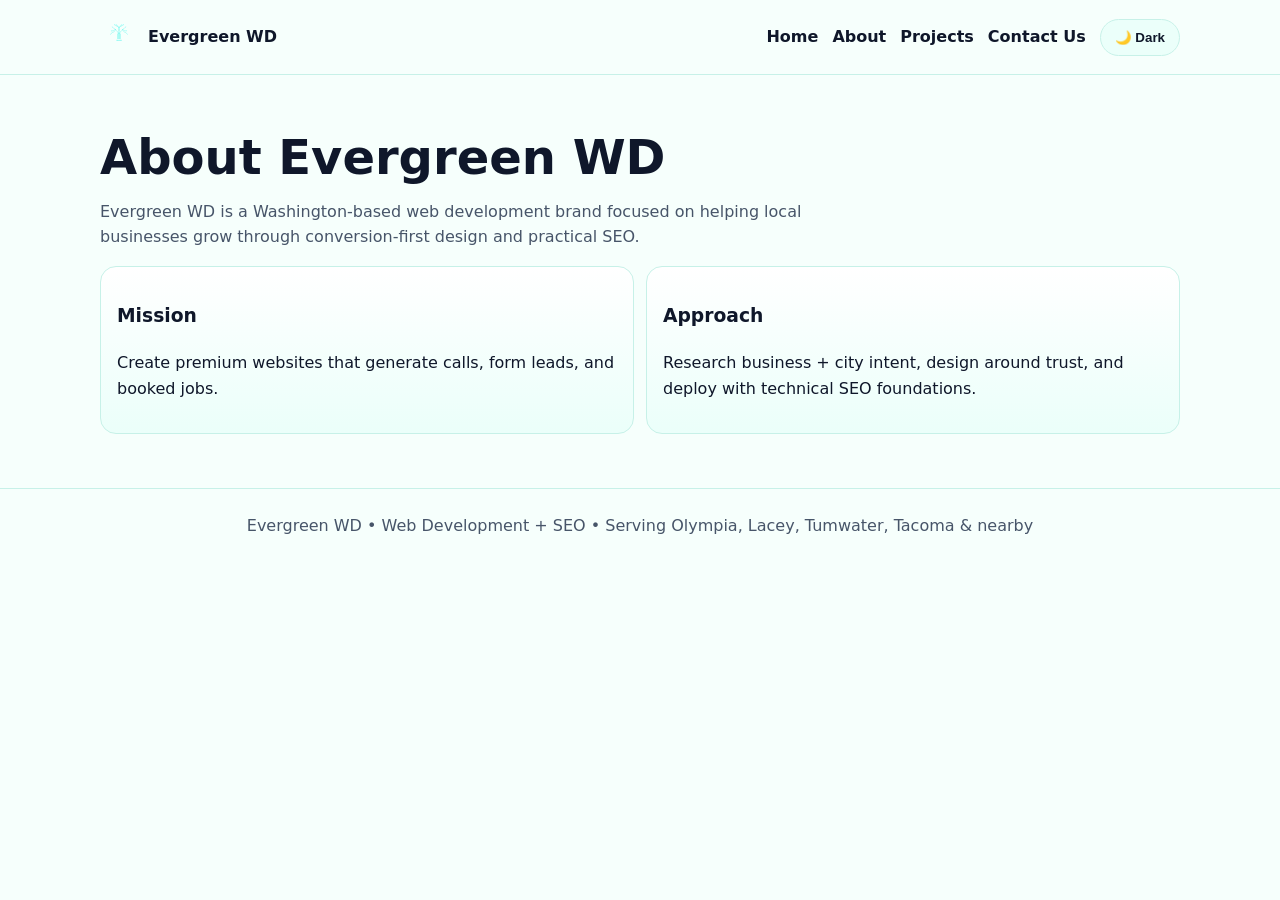
==== about.html @ 47bf7a11 "Initial Evergreen WD website publish" ====
<!doctype html><html lang="en"><head><meta charset="utf-8"/><meta name="viewport" content="width=device-width,initial-scale=1"/><title>About Evergreen WD</title><meta name="description" content="Learn about Evergreen WD and our approach to SEO-focused website development for small businesses."/><link rel="stylesheet" href="styles.css"/></head><body><header class="header"><div class="container nav"><a class="brand" href="index.html"><img src="logo-pack/evergreen-wd-icon-transparent.svg" alt="Evergreen WD logo"/>Evergreen WD</a><button id="menuBtn" class="menu-btn" aria-label="Open menu" type="button">☰</button><nav id="navLinks" class="links"><a href="index.html">Home</a><a href="about.html">About</a><a href="projects.html">Projects</a><a href="contact.html">Contact Us</a><button id="themeToggle" class="theme-btn" type="button">🌙 Dark</button></nav></div></header><section class="section"><div class="container"><h1>About Evergreen WD</h1><p class="sub">Evergreen WD is a Washington-based web development brand focused on helping local businesses grow through conversion-first design and practical SEO.</p><div class="grid"><div class="card"><h3>Mission</h3><p>Create premium websites that generate calls, form leads, and booked jobs.</p></div><div class="card"><h3>Approach</h3><p>Research business + city intent, design around trust, and deploy with technical SEO foundations.</p></div></div></div></section><footer class="footer">Evergreen WD • Web Development + SEO • Serving Olympia, Lacey, Tumwater, Tacoma & nearby</footer><script src="script.js"></script></body></html>
---- styles.css ----
:root{
  --bg:#f6fffc;
  --surface:#ffffff;
  --surface2:#ebfffa;
  --text:#0f172a;
  --muted:#475569;
  --line:#c7f1e8;
  --brand:#2dd4bf;
  --brand-2:#22c55e;
  --accent:#f97316;
}
[data-theme="dark"]{
  --bg:#04181b;
  --surface:#062227;
  --surface2:#0a2c33;
  --text:#e6fffa;
  --muted:#9ed7cd;
  --line:#0f3a43;
  --brand:#41f3e8;
  --brand-2:#34d399;
  --accent:#fb923c;
}
*{box-sizing:border-box} html,body{margin:0;padding:0}
body{font-family:Inter,system-ui,-apple-system,Segoe UI,Roboto,sans-serif;background:var(--bg);color:var(--text);line-height:1.6;transition:.2s ease}
.container{max-width:1120px;margin:0 auto;padding:0 20px}
.header{position:sticky;top:0;background:color-mix(in srgb, var(--bg) 88%, transparent);backdrop-filter:blur(8px);border-bottom:1px solid var(--line);z-index:50}
.nav{height:74px;display:flex;align-items:center;justify-content:space-between;gap:10px}
.brand{display:flex;align-items:center;gap:10px;text-decoration:none;color:var(--text);font-weight:900}
.brand img{width:38px;height:38px}
.links{display:flex;gap:14px;align-items:center}
.links a{text-decoration:none;color:var(--text);font-weight:650}
.btn,.theme-btn{border:0;border-radius:999px;padding:10px 14px;font-weight:800;cursor:pointer;text-decoration:none;display:inline-block}
.btn{background:linear-gradient(135deg,var(--brand),var(--brand-2));color:#03211f}
.btn.alt{background:linear-gradient(135deg,var(--accent),#fb7185);color:#fff}
.theme-btn{background:var(--surface2);color:var(--text);border:1px solid var(--line)}
.hero{padding:74px 0;border-bottom:1px solid var(--line)}
.hero-grid{display:grid;grid-template-columns:1.2fr .8fr;gap:18px;align-items:center}
h1{font-size:3rem;line-height:1.05;margin:.2rem 0 1rem}
.sub{color:var(--muted);max-width:720px}
.card{background:linear-gradient(180deg,var(--surface),var(--surface2));border:1px solid var(--line);border-radius:16px;padding:16px}
.section{padding:54px 0}
.grid{display:grid;grid-template-columns:repeat(2,1fr);gap:12px}
.grid4{display:grid;grid-template-columns:repeat(4,1fr);gap:12px}
.footer{padding:24px;border-top:1px solid var(--line);text-align:center;color:var(--muted)}
input,textarea{width:100%;padding:12px;border-radius:10px;border:1px solid var(--line);background:var(--surface);color:var(--text)}
.form{display:grid;gap:10px;max-width:760px}
@media(max-width:980px){.hero-grid,.grid,.grid4{grid-template-columns:1fr}.menu-btn{display:inline-grid;place-items:center}.links{display:none;position:absolute;left:0;right:0;top:74px;background:var(--bg);border-bottom:1px solid var(--line);padding:12px 20px;flex-direction:column;align-items:flex-start}.links.open{display:flex}}

.menu-btn{display:none;border:1px solid var(--line);background:var(--surface2);color:var(--text);border-radius:10px;width:46px;height:46px;font-size:1.25rem;font-weight:800}
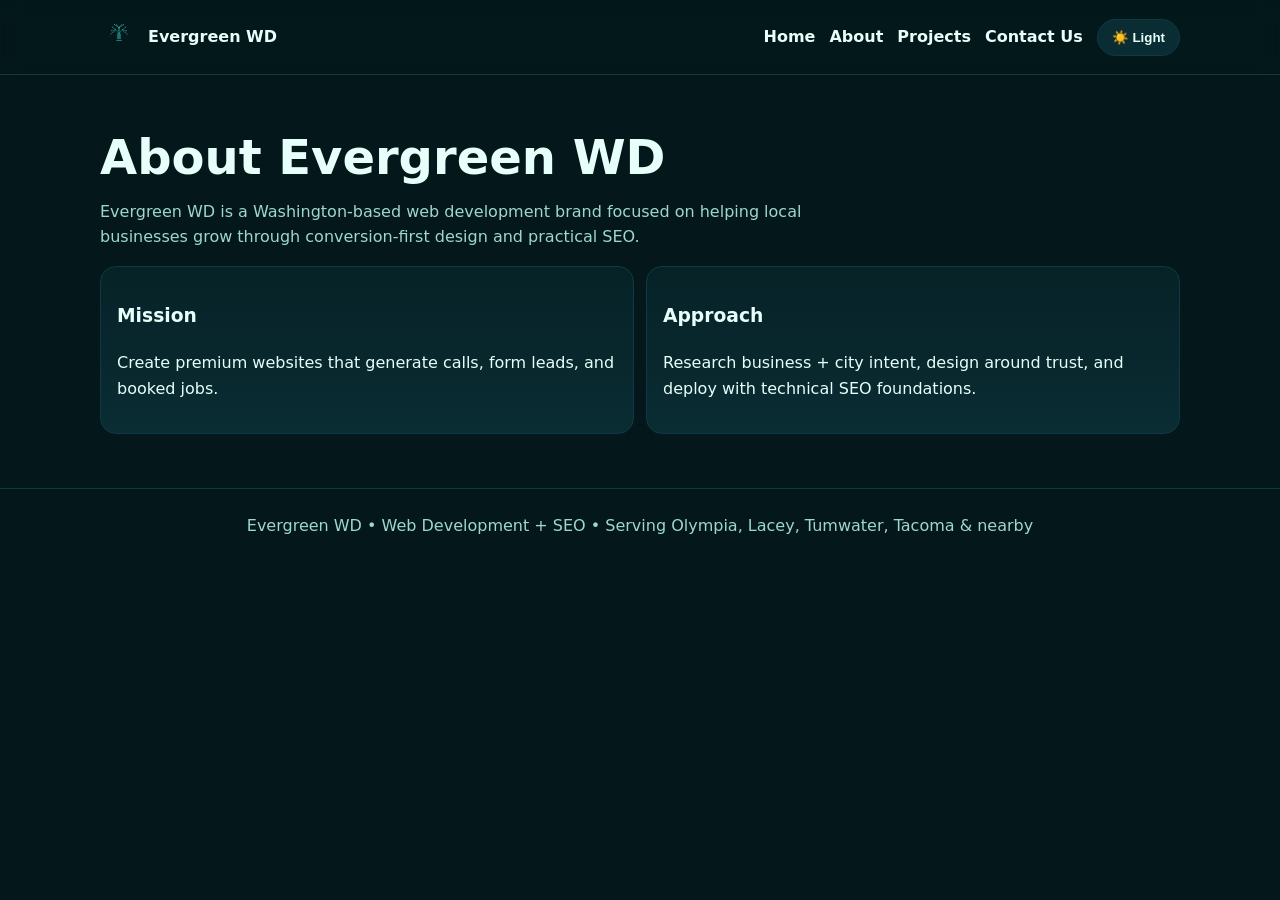
==== commit 5c41c040: "Set dark mode as default with light-mode toggle" ====
--- a/about.html
+++ b/about.html
@@ -1 +1 @@
-<!doctype html><html lang="en"><head><meta charset="utf-8"/><meta name="viewport" content="width=device-width,initial-scale=1"/><title>About Evergreen WD</title><meta name="description" content="Learn about Evergreen WD and our approach to SEO-focused website development for small businesses."/><link rel="stylesheet" href="styles.css"/></head><body><header class="header"><div class="container nav"><a class="brand" href="index.html"><img src="logo-pack/evergreen-wd-icon-transparent.svg" alt="Evergreen WD logo"/>Evergreen WD</a><button id="menuBtn" class="menu-btn" aria-label="Open menu" type="button">☰</button><nav id="navLinks" class="links"><a href="index.html">Home</a><a href="about.html">About</a><a href="projects.html">Projects</a><a href="contact.html">Contact Us</a><button id="themeToggle" class="theme-btn" type="button">🌙 Dark</button></nav></div></header><section class="section"><div class="container"><h1>About Evergreen WD</h1><p class="sub">Evergreen WD is a Washington-based web development brand focused on helping local businesses grow through conversion-first design and practical SEO.</p><div class="grid"><div class="card"><h3>Mission</h3><p>Create premium websites that generate calls, form leads, and booked jobs.</p></div><div class="card"><h3>Approach</h3><p>Research business + city intent, design around trust, and deploy with technical SEO foundations.</p></div></div></div></section><footer class="footer">Evergreen WD • Web Development + SEO • Serving Olympia, Lacey, Tumwater, Tacoma & nearby</footer><script src="script.js"></script></body></html>+<!doctype html><html lang="en" data-theme="dark"><head><meta charset="utf-8"/><meta name="viewport" content="width=device-width,initial-scale=1"/><title>About Evergreen WD</title><meta name="description" content="Learn about Evergreen WD and our approach to SEO-focused website development for small businesses."/><link rel="stylesheet" href="styles.css"/></head><body><header class="header"><div class="container nav"><a class="brand" href="index.html"><img src="logo-pack/evergreen-wd-icon-transparent.svg" alt="Evergreen WD logo"/>Evergreen WD</a><button id="menuBtn" class="menu-btn" aria-label="Open menu" type="button">☰</button><nav id="navLinks" class="links"><a href="index.html">Home</a><a href="about.html">About</a><a href="projects.html">Projects</a><a href="contact.html">Contact Us</a><button id="themeToggle" class="theme-btn" type="button">🌙 Dark</button></nav></div></header><section class="section"><div class="container"><h1>About Evergreen WD</h1><p class="sub">Evergreen WD is a Washington-based web development brand focused on helping local businesses grow through conversion-first design and practical SEO.</p><div class="grid"><div class="card"><h3>Mission</h3><p>Create premium websites that generate calls, form leads, and booked jobs.</p></div><div class="card"><h3>Approach</h3><p>Research business + city intent, design around trust, and deploy with technical SEO foundations.</p></div></div></div></section><footer class="footer">Evergreen WD • Web Development + SEO • Serving Olympia, Lacey, Tumwater, Tacoma & nearby</footer><script src="script.js"></script></body></html>
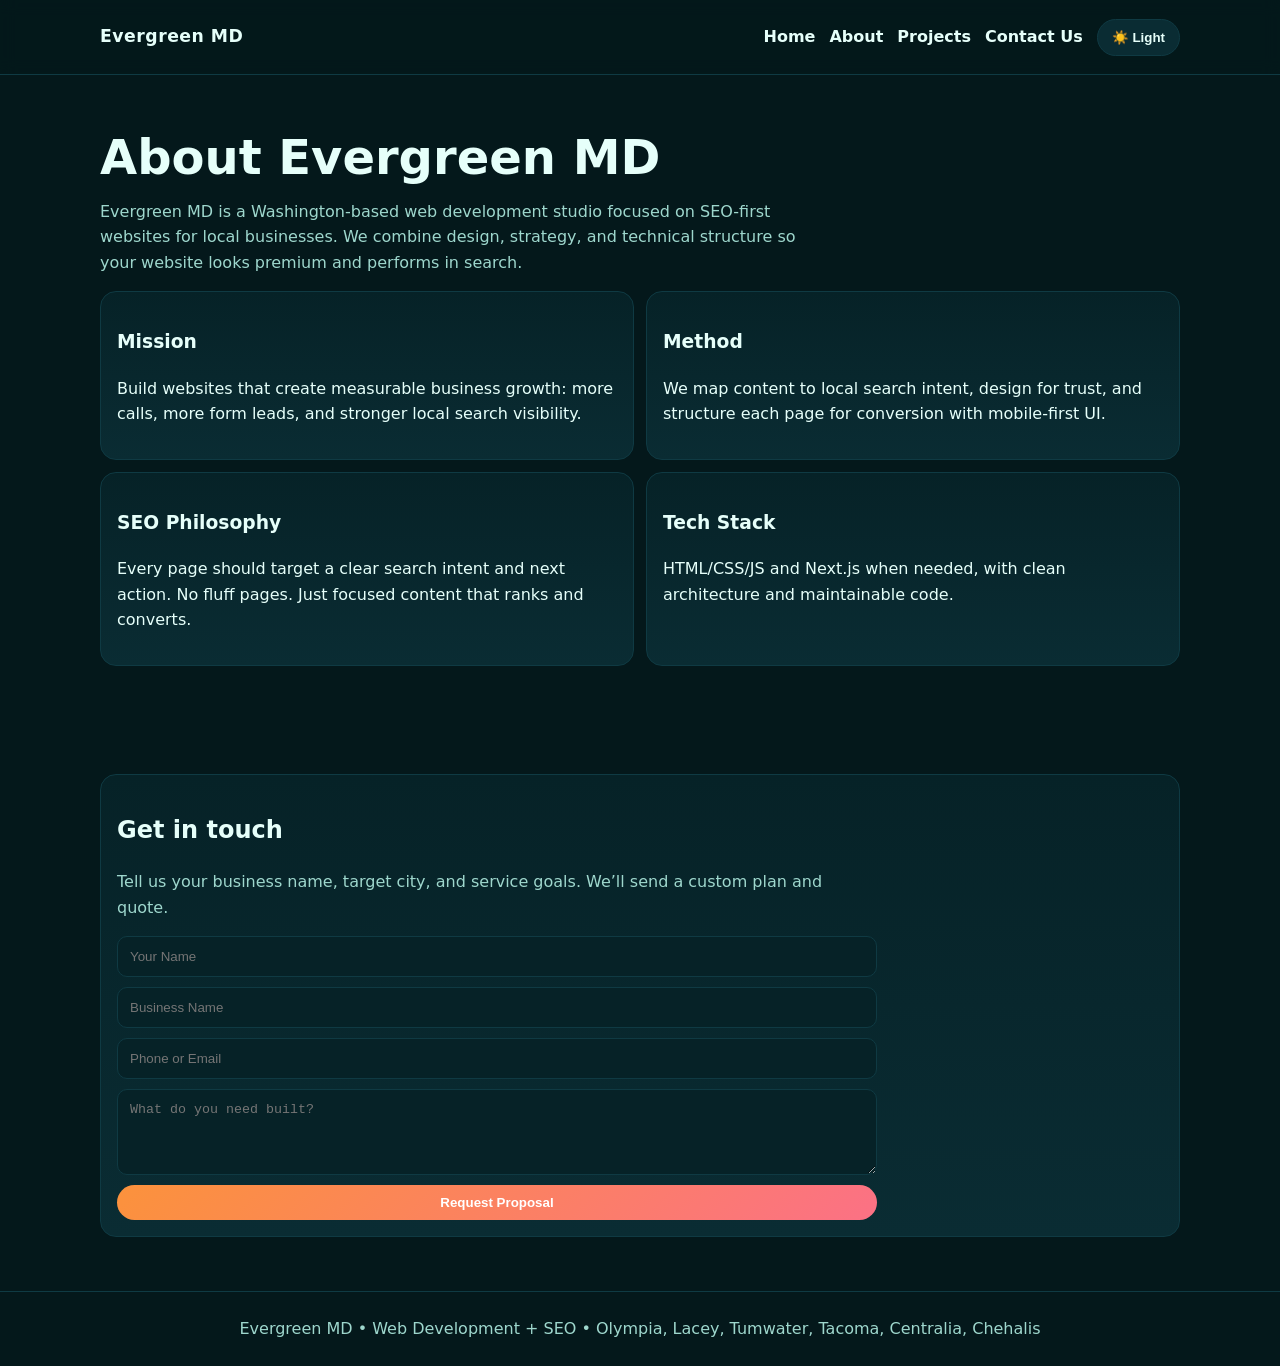
==== commit c9d5c204: "Update branding to Evergreen MD, add contact form each page, expand SEO content" ====
--- a/about.html
+++ b/about.html
@@ -1 +1 @@
-<!doctype html><html lang="en" data-theme="dark"><head><meta charset="utf-8"/><meta name="viewport" content="width=device-width,initial-scale=1"/><title>About Evergreen WD</title><meta name="description" content="Learn about Evergreen WD and our approach to SEO-focused website development for small businesses."/><link rel="stylesheet" href="styles.css"/></head><body><header class="header"><div class="container nav"><a class="brand" href="index.html"><img src="logo-pack/evergreen-wd-icon-transparent.svg" alt="Evergreen WD logo"/>Evergreen WD</a><button id="menuBtn" class="menu-btn" aria-label="Open menu" type="button">☰</button><nav id="navLinks" class="links"><a href="index.html">Home</a><a href="about.html">About</a><a href="projects.html">Projects</a><a href="contact.html">Contact Us</a><button id="themeToggle" class="theme-btn" type="button">🌙 Dark</button></nav></div></header><section class="section"><div class="container"><h1>About Evergreen WD</h1><p class="sub">Evergreen WD is a Washington-based web development brand focused on helping local businesses grow through conversion-first design and practical SEO.</p><div class="grid"><div class="card"><h3>Mission</h3><p>Create premium websites that generate calls, form leads, and booked jobs.</p></div><div class="card"><h3>Approach</h3><p>Research business + city intent, design around trust, and deploy with technical SEO foundations.</p></div></div></div></section><footer class="footer">Evergreen WD • Web Development + SEO • Serving Olympia, Lacey, Tumwater, Tacoma & nearby</footer><script src="script.js"></script></body></html>+<!doctype html><html lang="en" data-theme="dark"><head><meta charset="utf-8"/><meta name="viewport" content="width=device-width,initial-scale=1"/><title>About Evergreen MD | Web Development Studio</title><meta name="description" content="Learn about Evergreen MD, a Washington web development and SEO-focused studio for small businesses."/><link rel="stylesheet" href="styles.css"/></head><body><header class="header"><div class="container nav"><a class="brand" href="index.html">Evergreen MD</a><button id="menuBtn" class="menu-btn" aria-label="Open menu" type="button">☰</button><nav id="navLinks" class="links"><a href="index.html">Home</a><a href="about.html">About</a><a href="projects.html">Projects</a><a href="contact.html">Contact Us</a><button id="themeToggle" class="theme-btn" type="button">🌙 Dark</button></nav></div></header><section class="section"><div class="container"><h1>About Evergreen MD</h1><p class="sub">Evergreen MD is a Washington-based web development studio focused on SEO-first websites for local businesses. We combine design, strategy, and technical structure so your website looks premium and performs in search.</p><div class="grid"><div class="card"><h3>Mission</h3><p>Build websites that create measurable business growth: more calls, more form leads, and stronger local search visibility.</p></div><div class="card"><h3>Method</h3><p>We map content to local search intent, design for trust, and structure each page for conversion with mobile-first UI.</p></div><div class="card"><h3>SEO Philosophy</h3><p>Every page should target a clear search intent and next action. No fluff pages. Just focused content that ranks and converts.</p></div><div class="card"><h3>Tech Stack</h3><p>HTML/CSS/JS and Next.js when needed, with clean architecture and maintainable code.</p></div></div></div></section><section class="section"><div class="container"><div class="card"><h2>Get in touch</h2><p class="sub">Tell us your business name, target city, and service goals. We’ll send a custom plan and quote.</p><form class="form"><input placeholder="Your Name"/><input placeholder="Business Name"/><input placeholder="Phone or Email"/><textarea rows="4" placeholder="What do you need built?"></textarea><button class="btn alt" type="button">Request Proposal</button></form></div></div></section><footer class="footer">Evergreen MD • Web Development + SEO • Olympia, Lacey, Tumwater, Tacoma, Centralia, Chehalis</footer><script src="script.js"></script></body></html>
--- a/styles.css
+++ b/styles.css
@@ -26,8 +26,7 @@
 .container{max-width:1120px;margin:0 auto;padding:0 20px}
 .header{position:sticky;top:0;background:color-mix(in srgb, var(--bg) 88%, transparent);backdrop-filter:blur(8px);border-bottom:1px solid var(--line);z-index:50}
 .nav{height:74px;display:flex;align-items:center;justify-content:space-between;gap:10px}
-.brand{display:flex;align-items:center;gap:10px;text-decoration:none;color:var(--text);font-weight:900}
-.brand img{width:38px;height:38px}
+.brand{display:flex;align-items:center;gap:10px;text-decoration:none;color:var(--text);font-weight:900;letter-spacing:.5px;font-size:1.08rem}
 .links{display:flex;gap:14px;align-items:center}
 .links a{text-decoration:none;color:var(--text);font-weight:650}
 .btn,.theme-btn{border:0;border-radius:999px;padding:10px 14px;font-weight:800;cursor:pointer;text-decoration:none;display:inline-block}
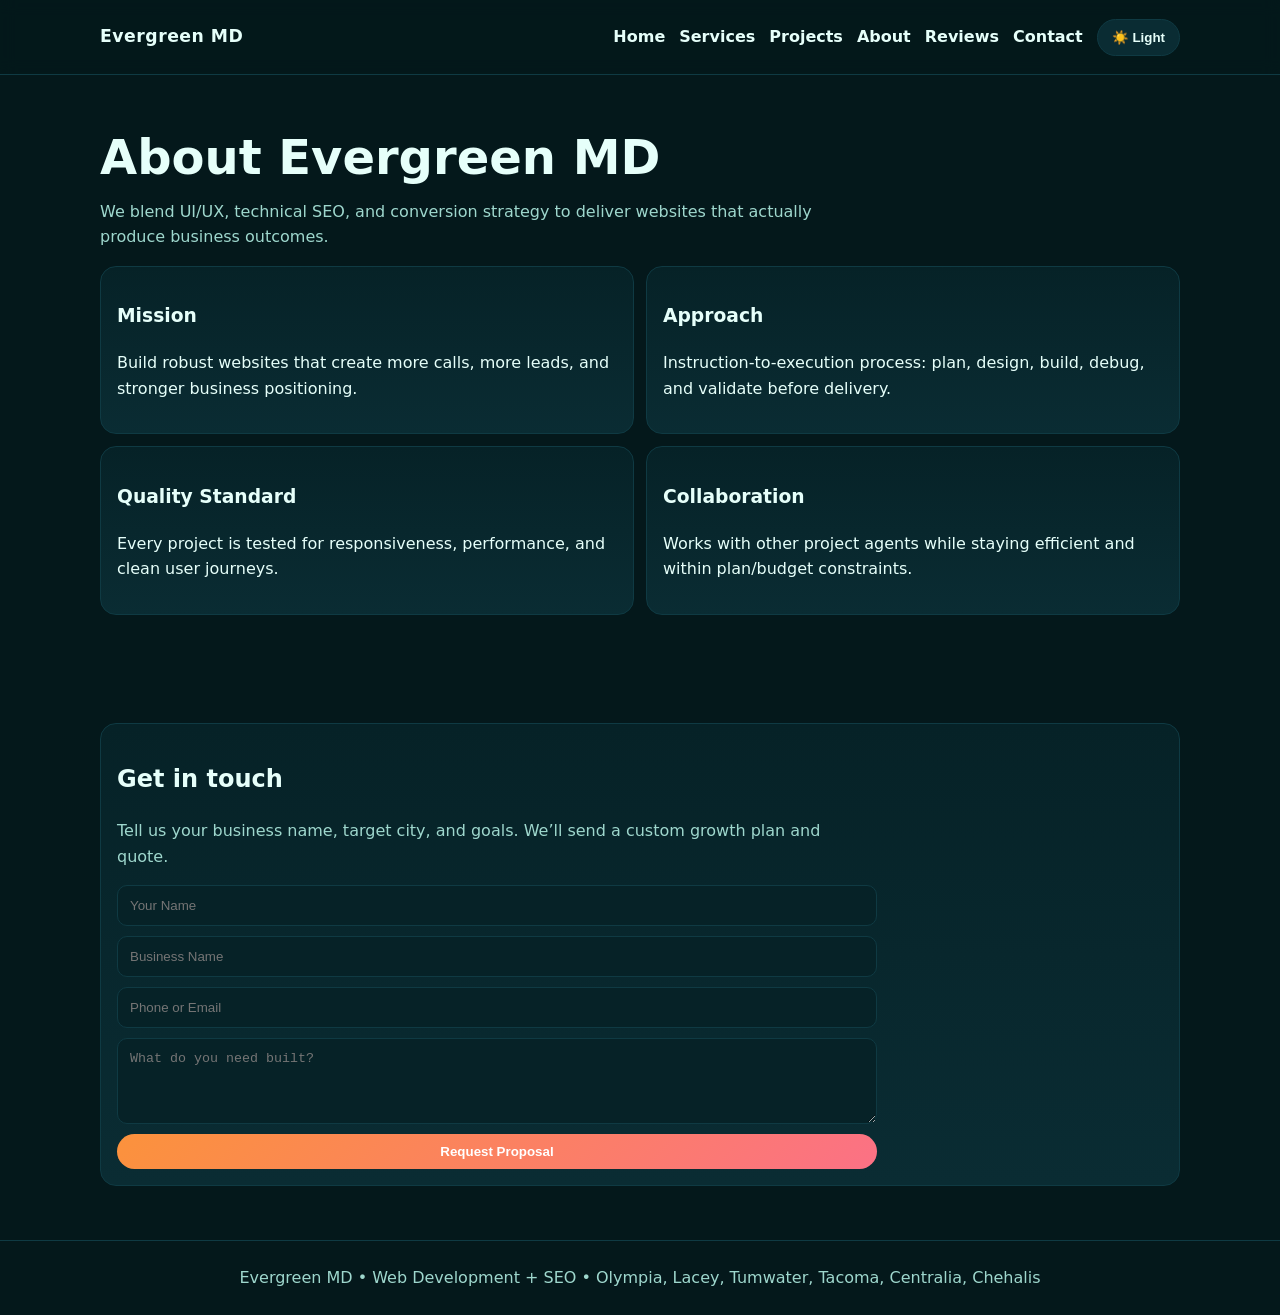
==== commit 5086e999: "Upgrade Evergreen MD site with expanded SEO pages and conversion content" ====
--- a/about.html
+++ b/about.html
@@ -1 +1 @@
-<!doctype html><html lang="en" data-theme="dark"><head><meta charset="utf-8"/><meta name="viewport" content="width=device-width,initial-scale=1"/><title>About Evergreen MD | Web Development Studio</title><meta name="description" content="Learn about Evergreen MD, a Washington web development and SEO-focused studio for small businesses."/><link rel="stylesheet" href="styles.css"/></head><body><header class="header"><div class="container nav"><a class="brand" href="index.html">Evergreen MD</a><button id="menuBtn" class="menu-btn" aria-label="Open menu" type="button">☰</button><nav id="navLinks" class="links"><a href="index.html">Home</a><a href="about.html">About</a><a href="projects.html">Projects</a><a href="contact.html">Contact Us</a><button id="themeToggle" class="theme-btn" type="button">🌙 Dark</button></nav></div></header><section class="section"><div class="container"><h1>About Evergreen MD</h1><p class="sub">Evergreen MD is a Washington-based web development studio focused on SEO-first websites for local businesses. We combine design, strategy, and technical structure so your website looks premium and performs in search.</p><div class="grid"><div class="card"><h3>Mission</h3><p>Build websites that create measurable business growth: more calls, more form leads, and stronger local search visibility.</p></div><div class="card"><h3>Method</h3><p>We map content to local search intent, design for trust, and structure each page for conversion with mobile-first UI.</p></div><div class="card"><h3>SEO Philosophy</h3><p>Every page should target a clear search intent and next action. No fluff pages. Just focused content that ranks and converts.</p></div><div class="card"><h3>Tech Stack</h3><p>HTML/CSS/JS and Next.js when needed, with clean architecture and maintainable code.</p></div></div></div></section><section class="section"><div class="container"><div class="card"><h2>Get in touch</h2><p class="sub">Tell us your business name, target city, and service goals. We’ll send a custom plan and quote.</p><form class="form"><input placeholder="Your Name"/><input placeholder="Business Name"/><input placeholder="Phone or Email"/><textarea rows="4" placeholder="What do you need built?"></textarea><button class="btn alt" type="button">Request Proposal</button></form></div></div></section><footer class="footer">Evergreen MD • Web Development + SEO • Olympia, Lacey, Tumwater, Tacoma, Centralia, Chehalis</footer><script src="script.js"></script></body></html>+<!doctype html><html lang="en" data-theme="dark"><head><meta charset="utf-8"/><meta name="viewport" content="width=device-width,initial-scale=1"/><title>About Evergreen MD</title><meta name="description" content="About Evergreen MD: SEO-first web development studio helping Washington businesses convert more leads."/><link rel="stylesheet" href="styles.css"/></head><body><header class="header"><div class="container nav"><a class="brand" href="index.html">Evergreen MD</a><button id="menuBtn" class="menu-btn" aria-label="Open menu" type="button">☰</button><nav id="navLinks" class="links"><a href="index.html">Home</a><a href="services.html">Services</a><a href="projects.html">Projects</a><a href="about.html">About</a><a href="reviews.html">Reviews</a><a href="contact.html">Contact</a><button id="themeToggle" class="theme-btn" type="button">🌙 Dark</button></nav></div></header><section class="section"><div class="container"><h1>About Evergreen MD</h1><p class="sub">We blend UI/UX, technical SEO, and conversion strategy to deliver websites that actually produce business outcomes.</p><div class="grid"><div class="card"><h3>Mission</h3><p>Build robust websites that create more calls, more leads, and stronger business positioning.</p></div><div class="card"><h3>Approach</h3><p>Instruction-to-execution process: plan, design, build, debug, and validate before delivery.</p></div><div class="card"><h3>Quality Standard</h3><p>Every project is tested for responsiveness, performance, and clean user journeys.</p></div><div class="card"><h3>Collaboration</h3><p>Works with other project agents while staying efficient and within plan/budget constraints.</p></div></div></div></section><section class="section"><div class="container"><div class="card"><h2>Get in touch</h2><p class="sub">Tell us your business name, target city, and goals. We’ll send a custom growth plan and quote.</p><form class="form"><input placeholder="Your Name"/><input placeholder="Business Name"/><input placeholder="Phone or Email"/><textarea rows="4" placeholder="What do you need built?"></textarea><button class="btn alt" type="button">Request Proposal</button></form></div></div></section><footer class="footer">Evergreen MD • Web Development + SEO • Olympia, Lacey, Tumwater, Tacoma, Centralia, Chehalis</footer><script src="script.js"></script></body></html>
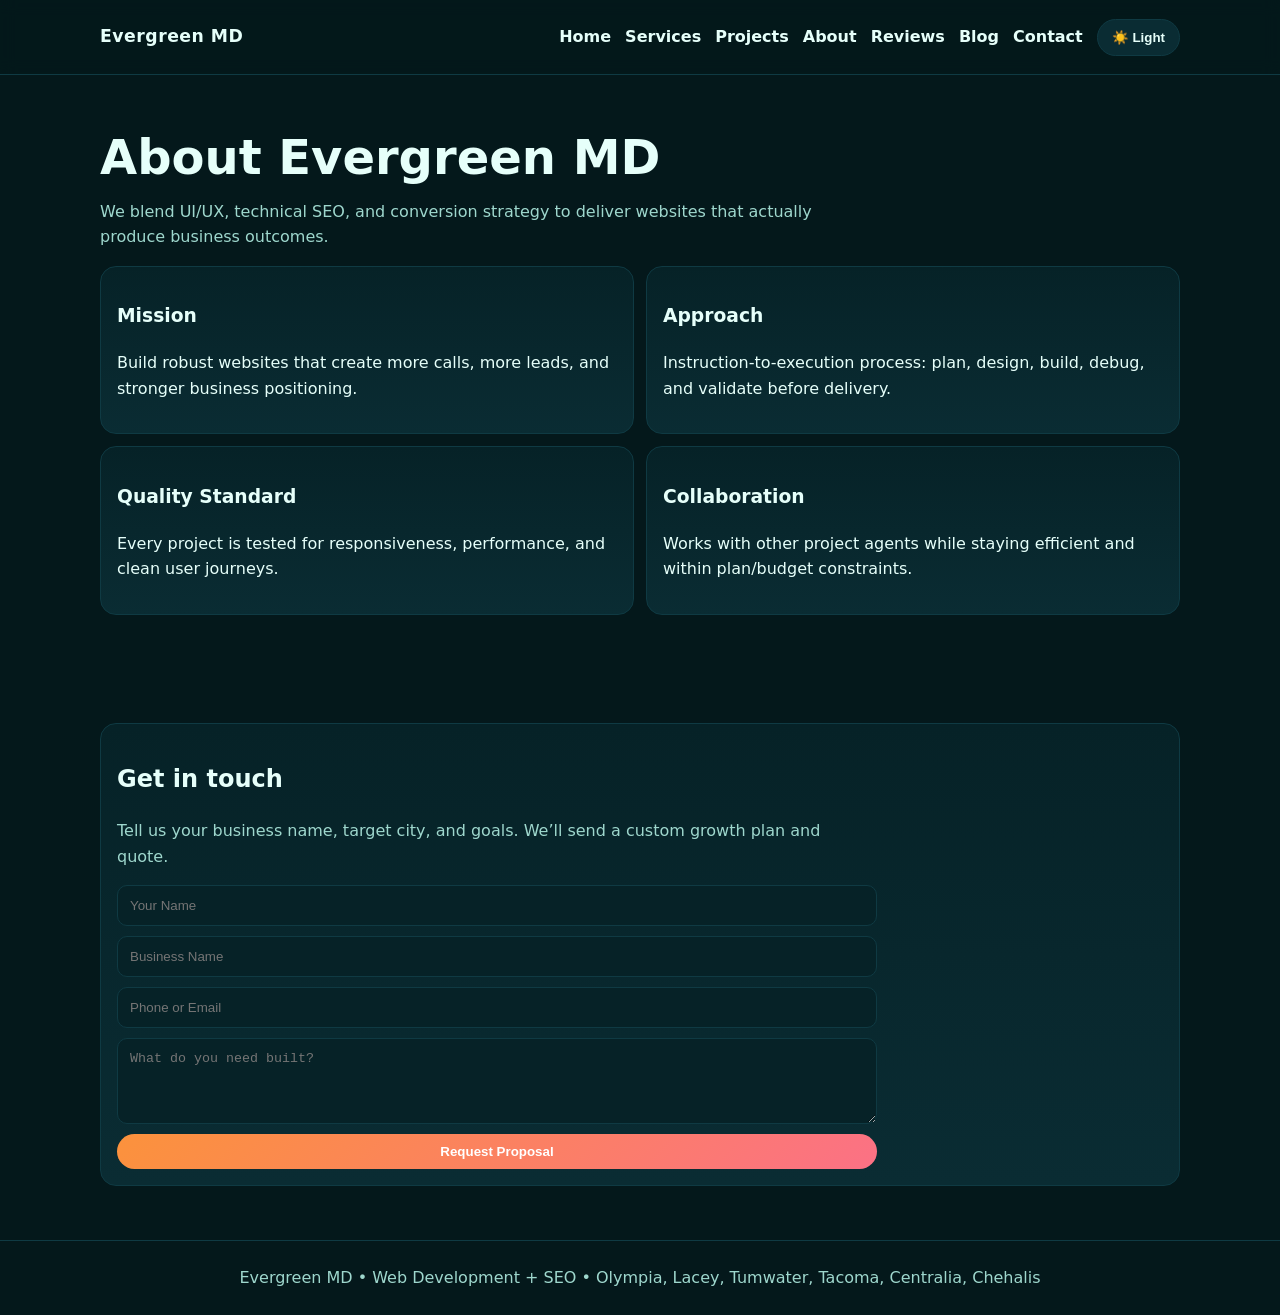
==== commit ddfba093: "Enable form backend, add blog + schema posts, ensure mobile nav across pages" ====
--- a/about.html
+++ b/about.html
@@ -1 +1,10 @@
-<!doctype html><html lang="en" data-theme="dark"><head><meta charset="utf-8"/><meta name="viewport" content="width=device-width,initial-scale=1"/><title>About Evergreen MD</title><meta name="description" content="About Evergreen MD: SEO-first web development studio helping Washington businesses convert more leads."/><link rel="stylesheet" href="styles.css"/></head><body><header class="header"><div class="container nav"><a class="brand" href="index.html">Evergreen MD</a><button id="menuBtn" class="menu-btn" aria-label="Open menu" type="button">☰</button><nav id="navLinks" class="links"><a href="index.html">Home</a><a href="services.html">Services</a><a href="projects.html">Projects</a><a href="about.html">About</a><a href="reviews.html">Reviews</a><a href="contact.html">Contact</a><button id="themeToggle" class="theme-btn" type="button">🌙 Dark</button></nav></div></header><section class="section"><div class="container"><h1>About Evergreen MD</h1><p class="sub">We blend UI/UX, technical SEO, and conversion strategy to deliver websites that actually produce business outcomes.</p><div class="grid"><div class="card"><h3>Mission</h3><p>Build robust websites that create more calls, more leads, and stronger business positioning.</p></div><div class="card"><h3>Approach</h3><p>Instruction-to-execution process: plan, design, build, debug, and validate before delivery.</p></div><div class="card"><h3>Quality Standard</h3><p>Every project is tested for responsiveness, performance, and clean user journeys.</p></div><div class="card"><h3>Collaboration</h3><p>Works with other project agents while staying efficient and within plan/budget constraints.</p></div></div></div></section><section class="section"><div class="container"><div class="card"><h2>Get in touch</h2><p class="sub">Tell us your business name, target city, and goals. We’ll send a custom growth plan and quote.</p><form class="form"><input placeholder="Your Name"/><input placeholder="Business Name"/><input placeholder="Phone or Email"/><textarea rows="4" placeholder="What do you need built?"></textarea><button class="btn alt" type="button">Request Proposal</button></form></div></div></section><footer class="footer">Evergreen MD • Web Development + SEO • Olympia, Lacey, Tumwater, Tacoma, Centralia, Chehalis</footer><script src="script.js"></script></body></html>+<!doctype html><html lang="en" data-theme="dark"><head><meta charset="utf-8"/><meta name="viewport" content="width=device-width,initial-scale=1"/><title>About Evergreen MD</title><meta name="description" content="About Evergreen MD: SEO-first web development studio helping Washington businesses convert more leads."/><link rel="stylesheet" href="styles.css"/></head><body><header class="header"><div class="container nav"><a class="brand" href="index.html">Evergreen MD</a><button id="menuBtn" class="menu-btn" aria-label="Open menu" type="button">☰</button><nav id="navLinks" class="links"><a href="index.html">Home</a><a href="services.html">Services</a><a href="projects.html">Projects</a><a href="about.html">About</a><a href="reviews.html">Reviews</a><a href="blog.html">Blog</a><a href="contact.html">Contact</a><button id="themeToggle" class="theme-btn" type="button">🌙 Dark</button></nav></div></header><section class="section"><div class="container"><h1>About Evergreen MD</h1><p class="sub">We blend UI/UX, technical SEO, and conversion strategy to deliver websites that actually produce business outcomes.</p><div class="grid"><div class="card"><h3>Mission</h3><p>Build robust websites that create more calls, more leads, and stronger business positioning.</p></div><div class="card"><h3>Approach</h3><p>Instruction-to-execution process: plan, design, build, debug, and validate before delivery.</p></div><div class="card"><h3>Quality Standard</h3><p>Every project is tested for responsiveness, performance, and clean user journeys.</p></div><div class="card"><h3>Collaboration</h3><p>Works with other project agents while staying efficient and within plan/budget constraints.</p></div></div></div></section><section class="section"><div class="container"><div class="card"><h2>Get in touch</h2><p class="sub">Tell us your business name, target city, and goals. We’ll send a custom growth plan and quote.</p><form class="form" action="https://formsubmit.co/maxim.fedorets@icloud.com" method="POST">
+<input type="hidden" name="_subject" value="Evergreen MD — New Lead"/>
+<input type="hidden" name="_captcha" value="false"/>
+<input type="hidden" name="_template" value="table"/>
+<input type="text" name="name" placeholder="Your Name" required/>
+<input type="text" name="business" placeholder="Business Name" required/>
+<input type="text" name="contact" placeholder="Phone or Email" required/>
+<textarea name="project" rows="4" placeholder="What do you need built?" required></textarea>
+<button class="btn alt" type="submit">Request Proposal</button>
+</form></div></div></section><footer class="footer">Evergreen MD • Web Development + SEO • Olympia, Lacey, Tumwater, Tacoma, Centralia, Chehalis</footer><script src="script.js"></script></body></html>
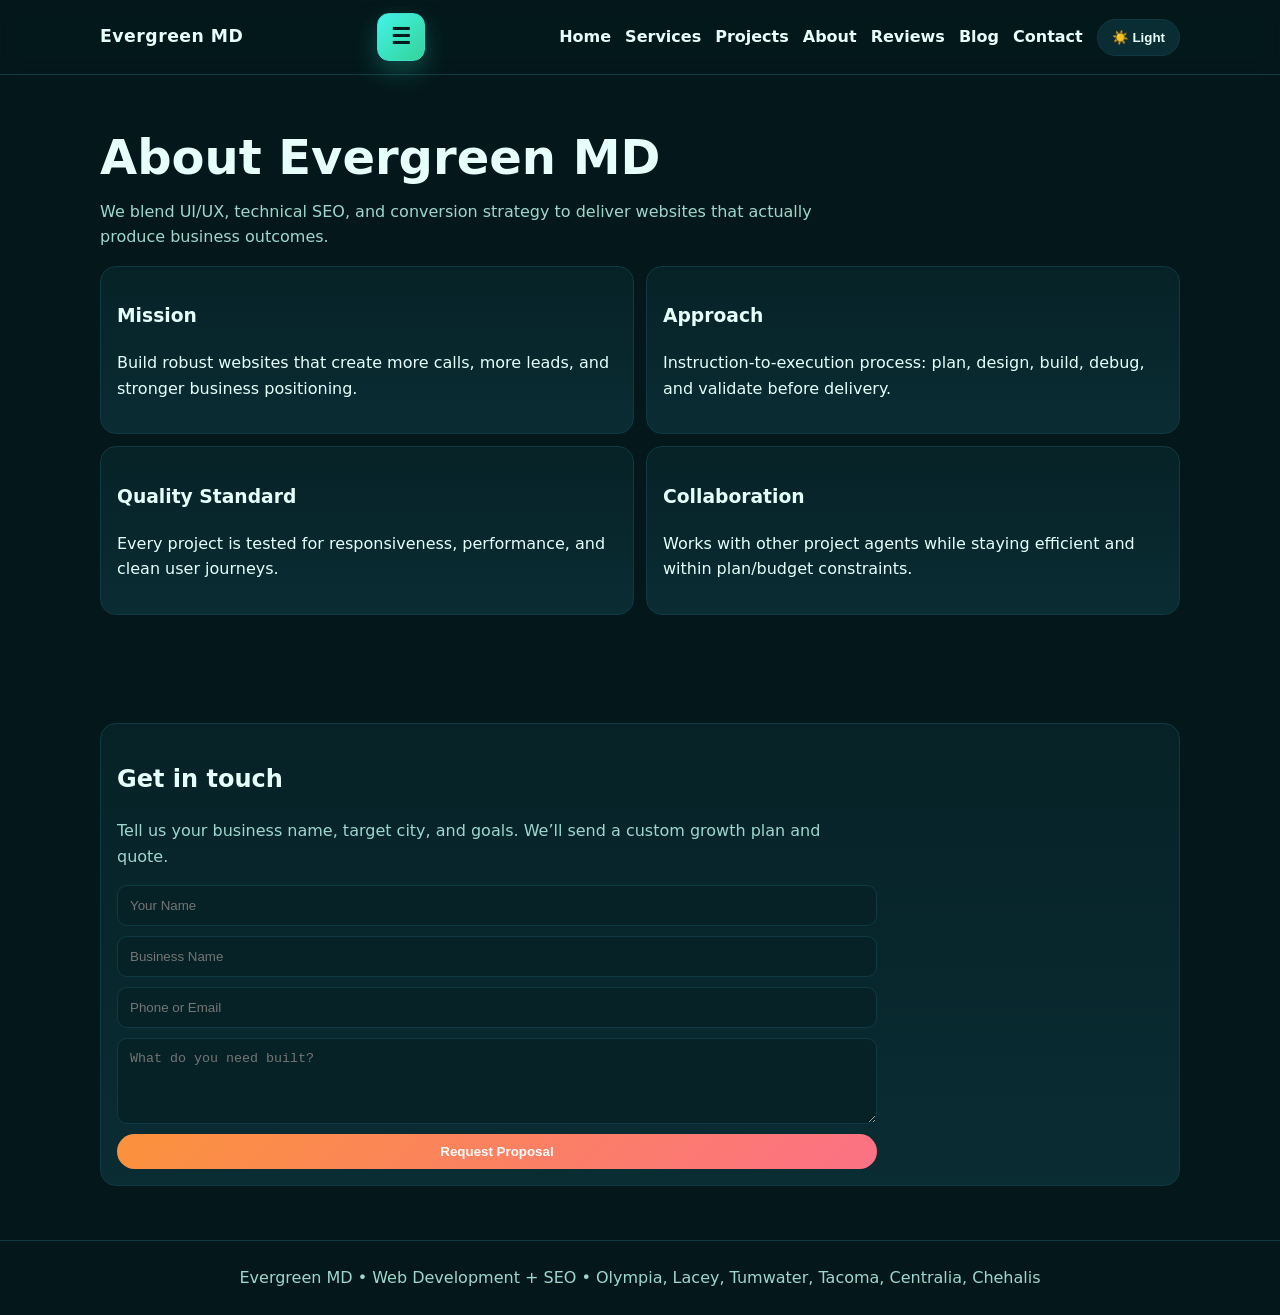
==== commit e08978c7: "Force visible hamburger button via inline fallback on all pages" ====
--- a/about.html
+++ b/about.html
@@ -1,4 +1,4 @@
-<!doctype html><html lang="en" data-theme="dark"><head><meta charset="utf-8"/><meta name="viewport" content="width=device-width,initial-scale=1"/><title>About Evergreen MD</title><meta name="description" content="About Evergreen MD: SEO-first web development studio helping Washington businesses convert more leads."/><link rel="stylesheet" href="styles.css"/></head><body><header class="header"><div class="container nav"><a class="brand" href="index.html">Evergreen MD</a><button id="menuBtn" class="menu-btn" aria-label="Open menu" type="button">☰</button><nav id="navLinks" class="links"><a href="index.html">Home</a><a href="services.html">Services</a><a href="projects.html">Projects</a><a href="about.html">About</a><a href="reviews.html">Reviews</a><a href="blog.html">Blog</a><a href="contact.html">Contact</a><button id="themeToggle" class="theme-btn" type="button">🌙 Dark</button></nav></div></header><section class="section"><div class="container"><h1>About Evergreen MD</h1><p class="sub">We blend UI/UX, technical SEO, and conversion strategy to deliver websites that actually produce business outcomes.</p><div class="grid"><div class="card"><h3>Mission</h3><p>Build robust websites that create more calls, more leads, and stronger business positioning.</p></div><div class="card"><h3>Approach</h3><p>Instruction-to-execution process: plan, design, build, debug, and validate before delivery.</p></div><div class="card"><h3>Quality Standard</h3><p>Every project is tested for responsiveness, performance, and clean user journeys.</p></div><div class="card"><h3>Collaboration</h3><p>Works with other project agents while staying efficient and within plan/budget constraints.</p></div></div></div></section><section class="section"><div class="container"><div class="card"><h2>Get in touch</h2><p class="sub">Tell us your business name, target city, and goals. We’ll send a custom growth plan and quote.</p><form class="form" action="https://formsubmit.co/maxim.fedorets@icloud.com" method="POST">
+<!doctype html><html lang="en" data-theme="dark"><head><meta charset="utf-8"/><meta name="viewport" content="width=device-width,initial-scale=1"/><title>About Evergreen MD</title><meta name="description" content="About Evergreen MD: SEO-first web development studio helping Washington businesses convert more leads."/><link rel="stylesheet" href="styles.css"/></head><body><header class="header"><div class="container nav"><a class="brand" href="index.html">Evergreen MD</a><button id="menuBtn" class="menu-btn" aria-label="Open menu" type="button" style="display:inline-grid;place-items:center">☰</button><nav id="navLinks" class="links"><a href="index.html">Home</a><a href="services.html">Services</a><a href="projects.html">Projects</a><a href="about.html">About</a><a href="reviews.html">Reviews</a><a href="blog.html">Blog</a><a href="contact.html">Contact</a><button id="themeToggle" class="theme-btn" type="button">🌙 Dark</button></nav></div></header><section class="section"><div class="container"><h1>About Evergreen MD</h1><p class="sub">We blend UI/UX, technical SEO, and conversion strategy to deliver websites that actually produce business outcomes.</p><div class="grid"><div class="card"><h3>Mission</h3><p>Build robust websites that create more calls, more leads, and stronger business positioning.</p></div><div class="card"><h3>Approach</h3><p>Instruction-to-execution process: plan, design, build, debug, and validate before delivery.</p></div><div class="card"><h3>Quality Standard</h3><p>Every project is tested for responsiveness, performance, and clean user journeys.</p></div><div class="card"><h3>Collaboration</h3><p>Works with other project agents while staying efficient and within plan/budget constraints.</p></div></div></div></section><section class="section"><div class="container"><div class="card"><h2>Get in touch</h2><p class="sub">Tell us your business name, target city, and goals. We’ll send a custom growth plan and quote.</p><form class="form" action="https://formsubmit.co/maxim.fedorets@icloud.com" method="POST">
 <input type="hidden" name="_subject" value="Evergreen MD — New Lead"/>
 <input type="hidden" name="_captcha" value="false"/>
 <input type="hidden" name="_template" value="table"/>
--- a/styles.css
+++ b/styles.css
@@ -44,6 +44,6 @@
 .footer{padding:24px;border-top:1px solid var(--line);text-align:center;color:var(--muted)}
 input,textarea{width:100%;padding:12px;border-radius:10px;border:1px solid var(--line);background:var(--surface);color:var(--text)}
 .form{display:grid;gap:10px;max-width:760px}
-@media(max-width:980px){.hero-grid,.grid,.grid4{grid-template-columns:1fr}.menu-btn{display:inline-grid;place-items:center}.links{display:none;position:absolute;left:0;right:0;top:74px;background:var(--bg);border-bottom:1px solid var(--line);padding:12px 20px;flex-direction:column;align-items:flex-start}.links.open{display:flex}}
+.menu-btn{display:none;border:1px solid #3ddfcc;background:linear-gradient(135deg,var(--brand),var(--brand-2));color:#031b1a;border-radius:12px;width:48px;height:48px;font-size:1.35rem;font-weight:900;box-shadow:0 10px 24px rgba(45,212,191,.28)}
 
-.menu-btn{display:none;border:1px solid var(--line);background:var(--surface2);color:var(--text);border-radius:10px;width:46px;height:46px;font-size:1.25rem;font-weight:800}
+@media(max-width:1100px){.hero-grid,.grid,.grid4{grid-template-columns:1fr}.menu-btn{display:inline-grid !important;place-items:center}.links{display:none;position:absolute;left:0;right:0;top:74px;background:var(--bg);border-bottom:1px solid var(--line);padding:12px 20px;flex-direction:column;align-items:flex-start;z-index:100}.links.open{display:flex}}
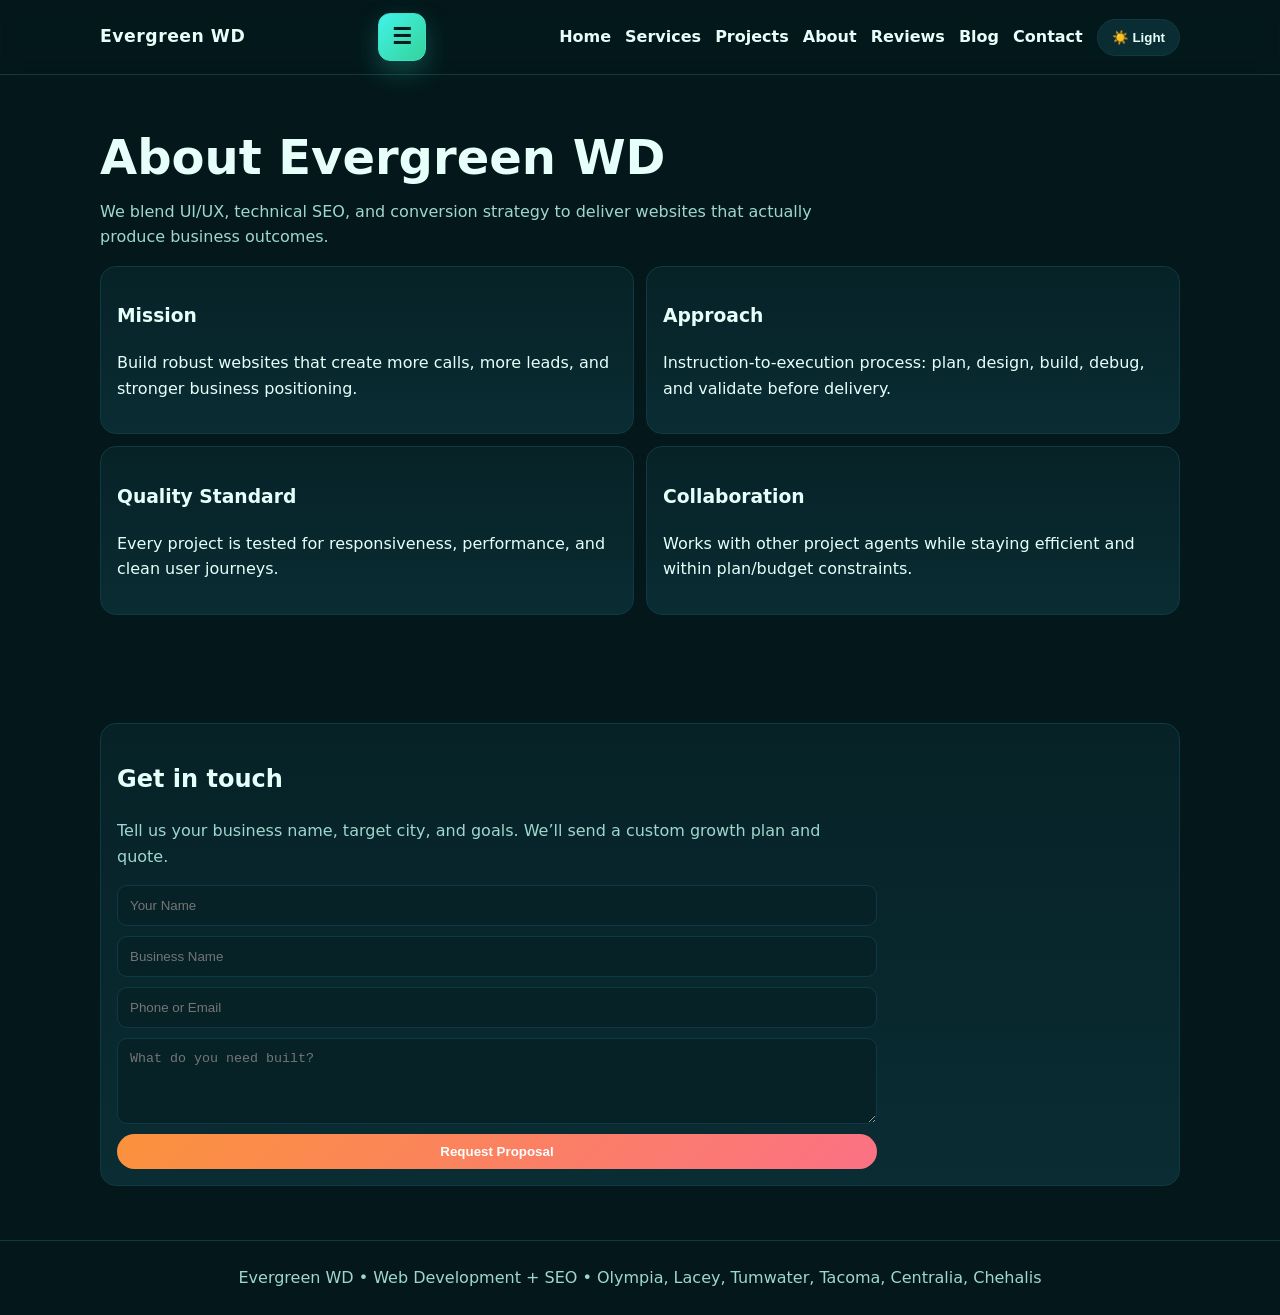
==== commit 12ea3e01: "Rename branding from Evergreen MD to Evergreen WD across site" ====
--- a/about.html
+++ b/about.html
@@ -1,5 +1,5 @@
-<!doctype html><html lang="en" data-theme="dark"><head><meta charset="utf-8"/><meta name="viewport" content="width=device-width,initial-scale=1"/><title>About Evergreen MD</title><meta name="description" content="About Evergreen MD: SEO-first web development studio helping Washington businesses convert more leads."/><link rel="stylesheet" href="styles.css"/></head><body><header class="header"><div class="container nav"><a class="brand" href="index.html">Evergreen MD</a><button id="menuBtn" class="menu-btn" aria-label="Open menu" type="button" style="display:inline-grid;place-items:center">☰</button><nav id="navLinks" class="links"><a href="index.html">Home</a><a href="services.html">Services</a><a href="projects.html">Projects</a><a href="about.html">About</a><a href="reviews.html">Reviews</a><a href="blog.html">Blog</a><a href="contact.html">Contact</a><button id="themeToggle" class="theme-btn" type="button">🌙 Dark</button></nav></div></header><section class="section"><div class="container"><h1>About Evergreen MD</h1><p class="sub">We blend UI/UX, technical SEO, and conversion strategy to deliver websites that actually produce business outcomes.</p><div class="grid"><div class="card"><h3>Mission</h3><p>Build robust websites that create more calls, more leads, and stronger business positioning.</p></div><div class="card"><h3>Approach</h3><p>Instruction-to-execution process: plan, design, build, debug, and validate before delivery.</p></div><div class="card"><h3>Quality Standard</h3><p>Every project is tested for responsiveness, performance, and clean user journeys.</p></div><div class="card"><h3>Collaboration</h3><p>Works with other project agents while staying efficient and within plan/budget constraints.</p></div></div></div></section><section class="section"><div class="container"><div class="card"><h2>Get in touch</h2><p class="sub">Tell us your business name, target city, and goals. We’ll send a custom growth plan and quote.</p><form class="form" action="https://formsubmit.co/maxim.fedorets@icloud.com" method="POST">
-<input type="hidden" name="_subject" value="Evergreen MD — New Lead"/>
+<!doctype html><html lang="en" data-theme="dark"><head><meta charset="utf-8"/><meta name="viewport" content="width=device-width,initial-scale=1"/><title>About Evergreen WD</title><meta name="description" content="About Evergreen WD: SEO-first web development studio helping Washington businesses convert more leads."/><link rel="stylesheet" href="styles.css"/></head><body><header class="header"><div class="container nav"><a class="brand" href="index.html">Evergreen WD</a><button id="menuBtn" class="menu-btn" aria-label="Open menu" type="button" style="display:inline-grid;place-items:center">☰</button><nav id="navLinks" class="links"><a href="index.html">Home</a><a href="services.html">Services</a><a href="projects.html">Projects</a><a href="about.html">About</a><a href="reviews.html">Reviews</a><a href="blog.html">Blog</a><a href="contact.html">Contact</a><button id="themeToggle" class="theme-btn" type="button">🌙 Dark</button></nav></div></header><section class="section"><div class="container"><h1>About Evergreen WD</h1><p class="sub">We blend UI/UX, technical SEO, and conversion strategy to deliver websites that actually produce business outcomes.</p><div class="grid"><div class="card"><h3>Mission</h3><p>Build robust websites that create more calls, more leads, and stronger business positioning.</p></div><div class="card"><h3>Approach</h3><p>Instruction-to-execution process: plan, design, build, debug, and validate before delivery.</p></div><div class="card"><h3>Quality Standard</h3><p>Every project is tested for responsiveness, performance, and clean user journeys.</p></div><div class="card"><h3>Collaboration</h3><p>Works with other project agents while staying efficient and within plan/budget constraints.</p></div></div></div></section><section class="section"><div class="container"><div class="card"><h2>Get in touch</h2><p class="sub">Tell us your business name, target city, and goals. We’ll send a custom growth plan and quote.</p><form class="form" action="https://formsubmit.co/maxim.fedorets@icloud.com" method="POST">
+<input type="hidden" name="_subject" value="Evergreen WD — New Lead"/>
 <input type="hidden" name="_captcha" value="false"/>
 <input type="hidden" name="_template" value="table"/>
 <input type="text" name="name" placeholder="Your Name" required/>
@@ -7,4 +7,4 @@
 <input type="text" name="contact" placeholder="Phone or Email" required/>
 <textarea name="project" rows="4" placeholder="What do you need built?" required></textarea>
 <button class="btn alt" type="submit">Request Proposal</button>
-</form></div></div></section><footer class="footer">Evergreen MD • Web Development + SEO • Olympia, Lacey, Tumwater, Tacoma, Centralia, Chehalis</footer><script src="script.js"></script></body></html>+</form></div></div></section><footer class="footer">Evergreen WD • Web Development + SEO • Olympia, Lacey, Tumwater, Tacoma, Centralia, Chehalis</footer><script src="script.js"></script></body></html>
